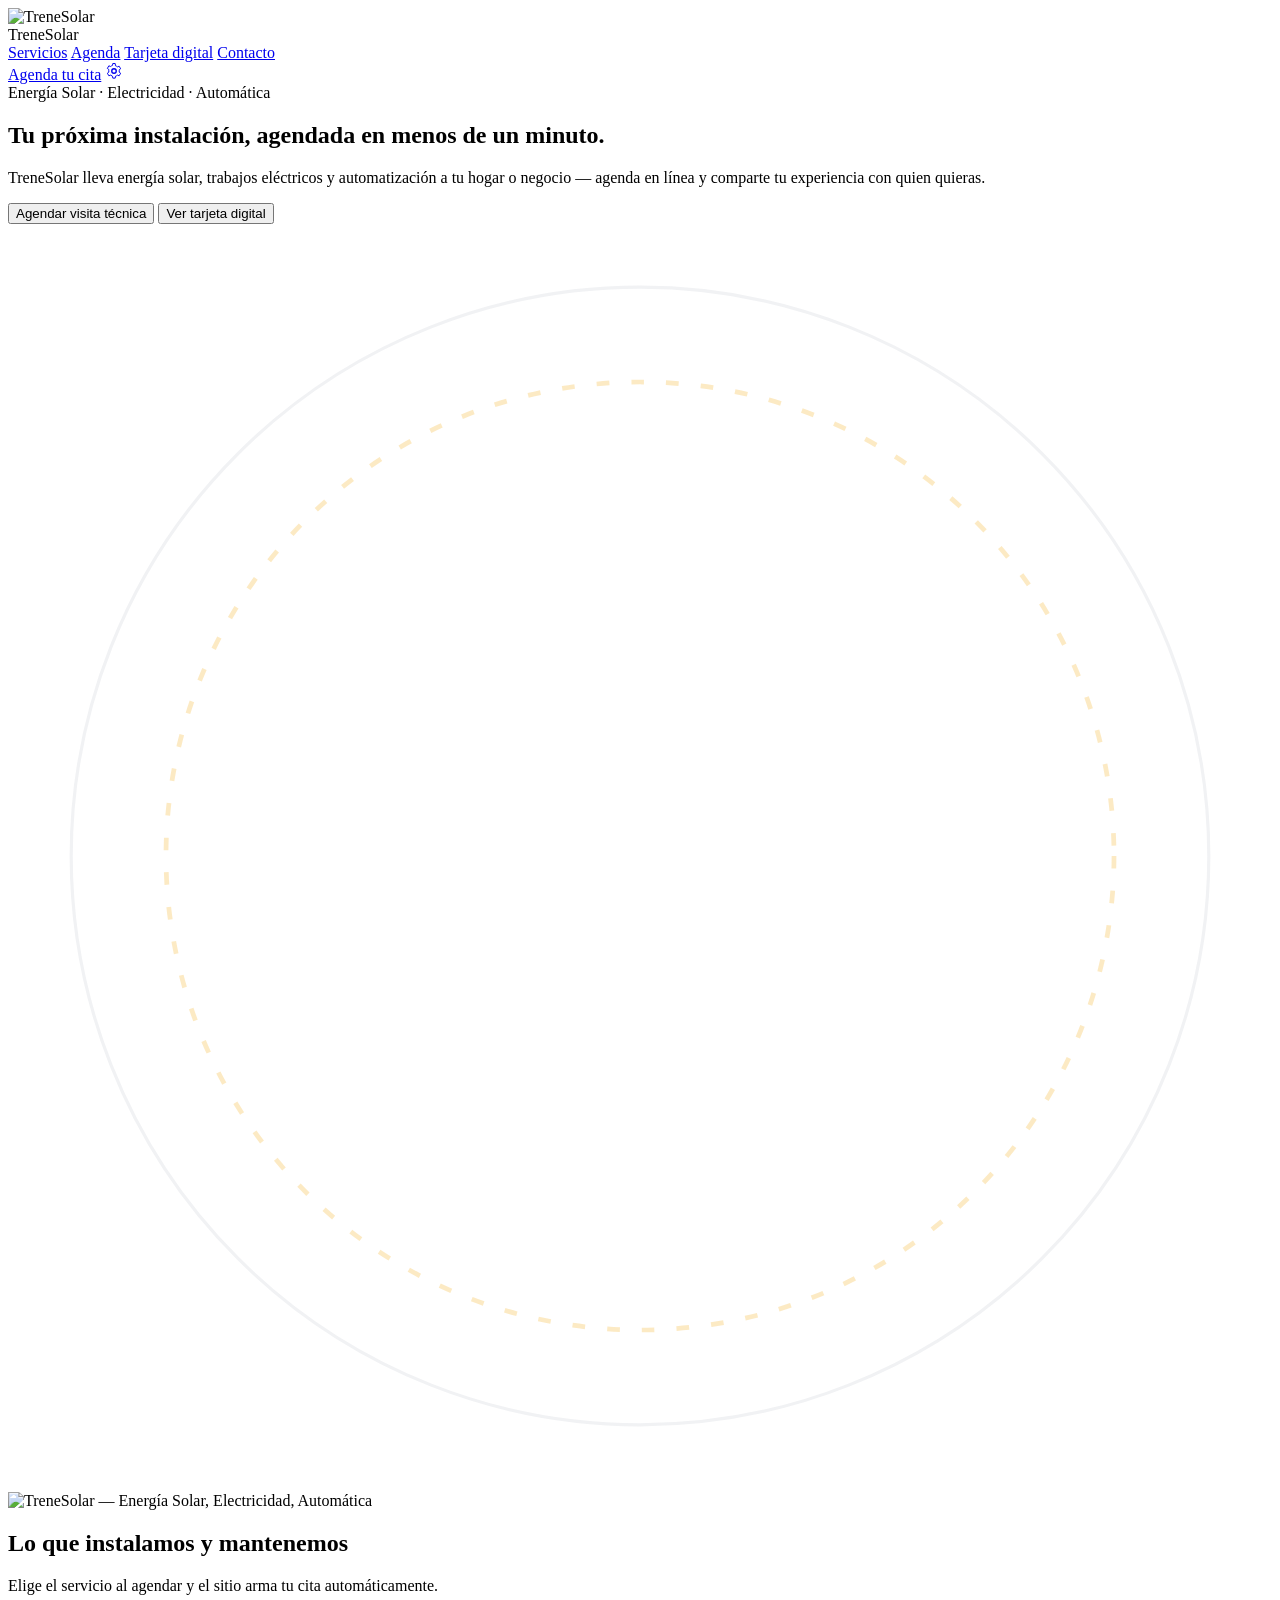
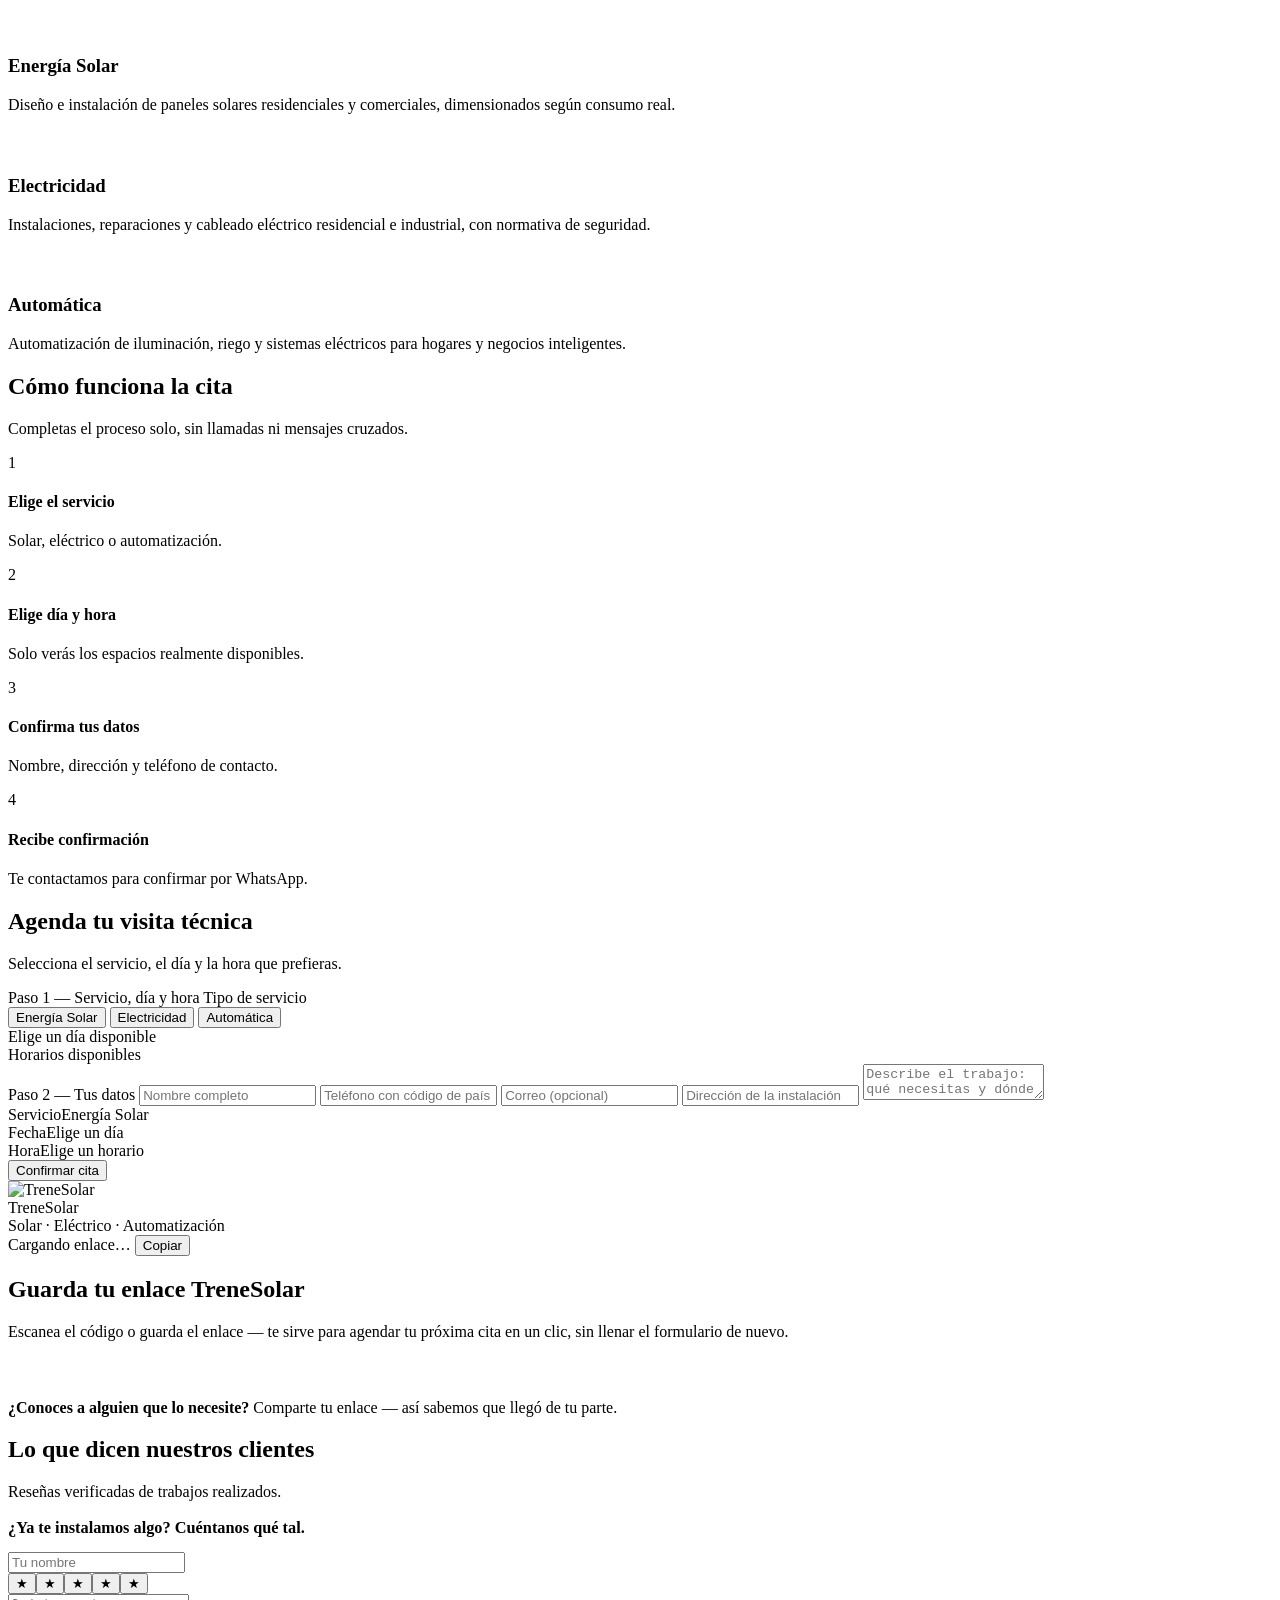
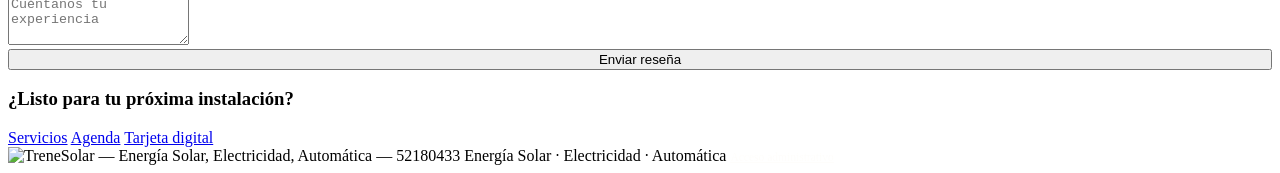
==== index.html @ 101014e6 "Add files via upload" ====
<!DOCTYPE html>
<html lang="es">
<head>
<meta charset="UTF-8">
<meta name="viewport" content="width=device-width, initial-scale=1.0">
<meta name="color-scheme" content="light">
<title>TreneSolar — Energía Solar, Electricidad y Automática</title>
<link rel="icon" href="img/logo-icon.png">
<link rel="preconnect" href="https://fonts.googleapis.com">
<link href="https://fonts.googleapis.com/css2?family=Space+Grotesk:wght@400;500;600;700&family=Inter:wght@400;500;600&display=swap" rel="stylesheet">
<link rel="stylesheet" href="css/styles.css?v=12">
</head>
<body>

<div class="bg-ambient"><span class="glow-gold"></span><span class="glow-navy"></span><span class="spark-sweep"></span></div>

<nav>
  <div class="nav-inner">
    <div class="brand">
      <img class="brand-mark" src="img/logo-icon.png" alt="TreneSolar">
      <div class="brand-name">Trene<span>Solar</span></div>
    </div>
    <div class="nav-links">
      <a href="#servicios">Servicios</a>
      <a href="#agenda">Agenda</a>
      <a href="#tarjeta">Tarjeta digital</a>
      <a href="#contacto">Contacto</a>
    </div>
    <a href="#agenda" class="nav-cta">Agenda tu cita</a>
    <a href="admin.html" class="nav-admin" title="Acceso administrativo" aria-label="Acceso administrativo">
      <svg width="18" height="18" viewBox="0 0 24 24" fill="none"><circle cx="12" cy="12" r="3" stroke="currentColor" stroke-width="1.8"/><path d="M19 12a7 7 0 0 0-.15-1.45l2-1.5-2-3.46-2.36.9a7 7 0 0 0-2.5-1.45L13.6 2h-3.2l-.4 2.54a7 7 0 0 0-2.5 1.45l-2.36-.9-2 3.46 2 1.5A7 7 0 0 0 5 12c0 .5.05 1 .15 1.45l-2 1.5 2 3.46 2.36-.9c.73.63 1.58 1.13 2.5 1.45l.4 2.54h3.2l.4-2.54a7 7 0 0 0 2.5-1.45l2.36.9 2-3.46-2-1.5c.1-.45.13-.95.13-1.45Z" stroke="currentColor" stroke-width="1.3"/></svg>
    </a>
  </div>
</nav>

<section class="hero">
  <div class="wrap hero-grid">
    <div>
      <div class="eyebrow">Energía Solar · Electricidad · Automática</div>
      <h1>Tu próxima instalación, agendada en menos de un minuto.</h1>
      <p>TreneSolar lleva energía solar, trabajos eléctricos y automatización a tu hogar o negocio — agenda en línea y comparte tu experiencia con quien quieras.</p>
      <div class="btn-row">
        <button class="btn btn-primary" onclick="document.getElementById('agenda').scrollIntoView({behavior:'smooth'})">Agendar visita técnica</button>
        <button class="btn btn-ghost" onclick="document.getElementById('tarjeta').scrollIntoView({behavior:'smooth'})">Ver tarjeta digital</button>
      </div>
      <div class="trust-line" id="trustLine" style="display:none;"></div>
    </div>
    <div class="hero-mark-wrap">
      <svg class="hero-rings" viewBox="0 0 400 400">
        <circle cx="200" cy="200" r="180" fill="none" stroke="rgba(22,34,79,0.06)" stroke-width="1"/>
        <circle cx="200" cy="200" r="150" fill="none" stroke="rgba(244,185,62,0.3)" stroke-width="1.5" stroke-dasharray="4 7"/>
      </svg>
      <img class="hero-logo" src="img/logo-icon.png" alt="TreneSolar — Energía Solar, Electricidad, Automática">
    </div>
  </div>
</section>

<section id="servicios">
  <div class="wrap">
    <div class="services-head">
      <h2>Lo que instalamos y mantenemos</h2>
      <p>Elige el servicio al agendar y el sitio arma tu cita automáticamente.</p>
    </div>
    <div class="service-grid">
      <div class="service-card">
        <div class="service-icon"><svg width="22" height="22" viewBox="0 0 24 24" fill="none"><path d="M12 3v3M12 18v3M4.2 4.2l2.1 2.1M17.7 17.7l2.1 2.1M3 12h3M18 12h3M4.2 19.8l2.1-2.1M17.7 6.3l2.1-2.1" stroke="var(--gold)" stroke-width="1.8" stroke-linecap="round"/><circle cx="12" cy="12" r="4" fill="var(--gold)"/></svg></div>
        <h3>Energía Solar</h3>
        <p>Diseño e instalación de paneles solares residenciales y comerciales, dimensionados según consumo real.</p>
      </div>
      <div class="service-card">
        <div class="service-icon"><svg width="22" height="22" viewBox="0 0 24 24" fill="none"><path d="M13 2 4 14h6l-1 8 9-12h-6l1-8Z" fill="var(--gold)"/></svg></div>
        <h3>Electricidad</h3>
        <p>Instalaciones, reparaciones y cableado eléctrico residencial e industrial, con normativa de seguridad.</p>
      </div>
      <div class="service-card">
        <div class="service-icon"><svg width="22" height="22" viewBox="0 0 24 24" fill="none"><circle cx="12" cy="12" r="3" stroke="var(--gold)" stroke-width="1.8"/><path d="M19 12a7 7 0 0 0-.15-1.45l2-1.5-2-3.46-2.36.9a7 7 0 0 0-2.5-1.45L13.6 2h-3.2l-.4 2.54a7 7 0 0 0-2.5 1.45l-2.36-.9-2 3.46 2 1.5A7 7 0 0 0 5 12c0 .5.05 1 .15 1.45l-2 1.5 2 3.46 2.36-.9c.73.63 1.58 1.13 2.5 1.45l.4 2.54h3.2l.4-2.54a7 7 0 0 0 2.5-1.45l2.36.9 2-3.46-2-1.5c.1-.45.13-.95.13-1.45Z" stroke="var(--gold)" stroke-width="1.4"/></svg></div>
        <h3>Automática</h3>
        <p>Automatización de iluminación, riego y sistemas eléctricos para hogares y negocios inteligentes.</p>
      </div>
    </div>
  </div>
</section>

<section class="how">
  <div class="wrap">
    <div class="services-head">
      <h2>Cómo funciona la cita</h2>
      <p>Completas el proceso solo, sin llamadas ni mensajes cruzados.</p>
    </div>
    <div class="steps">
      <div class="step"><div class="step-num">1</div><h4>Elige el servicio</h4><p>Solar, eléctrico o automatización.</p></div>
      <div class="step"><div class="step-num">2</div><h4>Elige día y hora</h4><p>Solo verás los espacios realmente disponibles.</p></div>
      <div class="step"><div class="step-num">3</div><h4>Confirma tus datos</h4><p>Nombre, dirección y teléfono de contacto.</p></div>
      <div class="step"><div class="step-num">4</div><h4>Recibe confirmación</h4><p>Te contactamos para confirmar por WhatsApp.</p></div>
    </div>
  </div>
</section>

<section id="agenda">
  <div class="wrap">
    <div class="services-head">
      <h2>Agenda tu visita técnica</h2>
      <p>Selecciona el servicio, el día y la hora que prefieras.</p>
    </div>
    <div class="booking-panel">
      <div>
        <span class="booking-step">Paso 1 — Servicio, día y hora</span>
        <span class="field-label">Tipo de servicio</span>
        <div class="service-pills" id="servicePills">
          <button class="pill active" data-service="solar">Energía Solar</button>
          <button class="pill" data-service="electricidad">Electricidad</button>
          <button class="pill" data-service="automatica">Automática</button>
        </div>
        <span class="field-label">Elige un día disponible</span>
        <div class="calendar-month" id="calendarMonthLabel"></div>
        <div class="day-grid" id="dayGrid"></div>
        <span class="field-label">Horarios disponibles</span>
        <div class="slot-grid" id="slotGrid"></div>
      </div>
      <div>
        <span class="booking-step">Paso 2 — Tus datos</span>
        <input class="input" id="clientName" name="name" autocomplete="name" placeholder="Nombre completo" required>
        <input class="input" id="clientPhone" name="phone" type="tel" autocomplete="tel" inputmode="tel" placeholder="Teléfono con código de país (ej: +53 5354 1234)" required>
        <input class="input" id="clientEmail" name="email" type="email" autocomplete="email" placeholder="Correo (opcional)">
        <input class="input" id="clientAddress" name="address" autocomplete="street-address" placeholder="Dirección de la instalación" required>
        <textarea class="input" id="clientNotes" placeholder="Describe el trabajo: qué necesitas y dónde (opcional)" rows="2"></textarea>

        <div class="booking-summary">
          <div class="summary-line"><span class="summary-label">Servicio</span><span class="summary-value" id="sumService">Energía Solar</span></div>
          <div class="summary-line"><span class="summary-label">Fecha</span><span class="summary-value" id="sumDate">Elige un día</span></div>
          <div class="summary-line"><span class="summary-label">Hora</span><span class="summary-value" id="sumSlot">Elige un horario</span></div>
        </div>
        <button class="btn btn-primary confirm-btn" id="confirmBtn">Confirmar cita</button>
        <div class="form-msg" id="bookingMsg"></div>
      </div>
    </div>
  </div>
</section>

<section id="tarjeta" class="card-section">
  <div class="wrap card-grid">
    <div class="vcard">
      <div class="vcard-top">
        <img src="img/logo-icon.png" alt="TreneSolar" style="width:34px; height:34px; object-fit:contain;">
        <div>
          <div class="vcard-name">TreneSolar</div>
          <div class="vcard-role">Solar · Eléctrico · Automatización</div>
        </div>
      </div>
      <div class="qr-box" id="qrBox"></div>
      <div class="vcard-link">
        <span id="cardUrl">Cargando enlace…</span>
        <button class="copy-btn" id="copyBtn">Copiar</button>
      </div>
    </div>
    <div class="card-copy">
      <h2>Guarda tu enlace TreneSolar</h2>
      <p>Escanea el código o guarda el enlace — te sirve para agendar tu próxima cita en un clic, sin llenar el formulario de nuevo.</p>
      <div class="referral-note">
        <svg width="20" height="20" viewBox="0 0 24 24" fill="none" style="flex-shrink:0; margin-top:2px;"><path d="M12 2 4 14h6l-1 8 9-12h-6l1-8Z" fill="var(--gold-deep)"/></svg>
        <p><strong>¿Conoces a alguien que lo necesite?</strong> Comparte tu enlace — así sabemos que llegó de tu parte.</p>
      </div>
    </div>
  </div>
</section>

<section id="resenas">
  <div class="wrap">
    <div class="services-head">
      <h2>Lo que dicen nuestros clientes</h2>
      <p>Reseñas verificadas de trabajos realizados.</p>
    </div>
    <div class="testi-grid" id="reviewsGrid"></div>

    <div class="review-form">
      <h3 style="margin-bottom:14px; font-size:1.02rem;">¿Ya te instalamos algo? Cuéntanos qué tal.</h3>
      <input class="input" id="reviewName" name="name" autocomplete="name" placeholder="Tu nombre">
      <div class="star-picker" id="starPicker">
        <button data-star="1">★</button><button data-star="2">★</button><button data-star="3">★</button><button data-star="4">★</button><button data-star="5">★</button>
      </div>
      <textarea class="input" id="reviewComment" placeholder="Cuéntanos tu experiencia" rows="3"></textarea>
      <button class="btn btn-primary" id="submitReviewBtn" style="width:100%; justify-content:center;">Enviar reseña</button>
      <div class="form-msg" id="reviewMsg"></div>
    </div>
  </div>
</section>

<footer id="contacto">
  <div class="wrap">
    <div class="footer-inner">
      <div class="foot-cta"><h3>¿Listo para tu próxima instalación?</h3></div>
      <div class="foot-links">
        <a href="#servicios">Servicios</a>
        <a href="#agenda">Agenda</a>
        <a href="#tarjeta">Tarjeta digital</a>
      </div>
    </div>
    <div class="foot-bottom">
      <img class="foot-logo" src="img/logo-full.png" alt="TreneSolar — Energía Solar, Electricidad, Automática — 52180433">
      <span>Energía Solar · Electricidad · Automática</span>
      <a href="admin.html" style="font-size:0.72rem; color:rgba(251,249,244,0.35);">Acceso administrativo</a>
    </div>
  </div>
</footer>

<script type="module" src="js/site.js?v=12"></script>
</body>
</html>
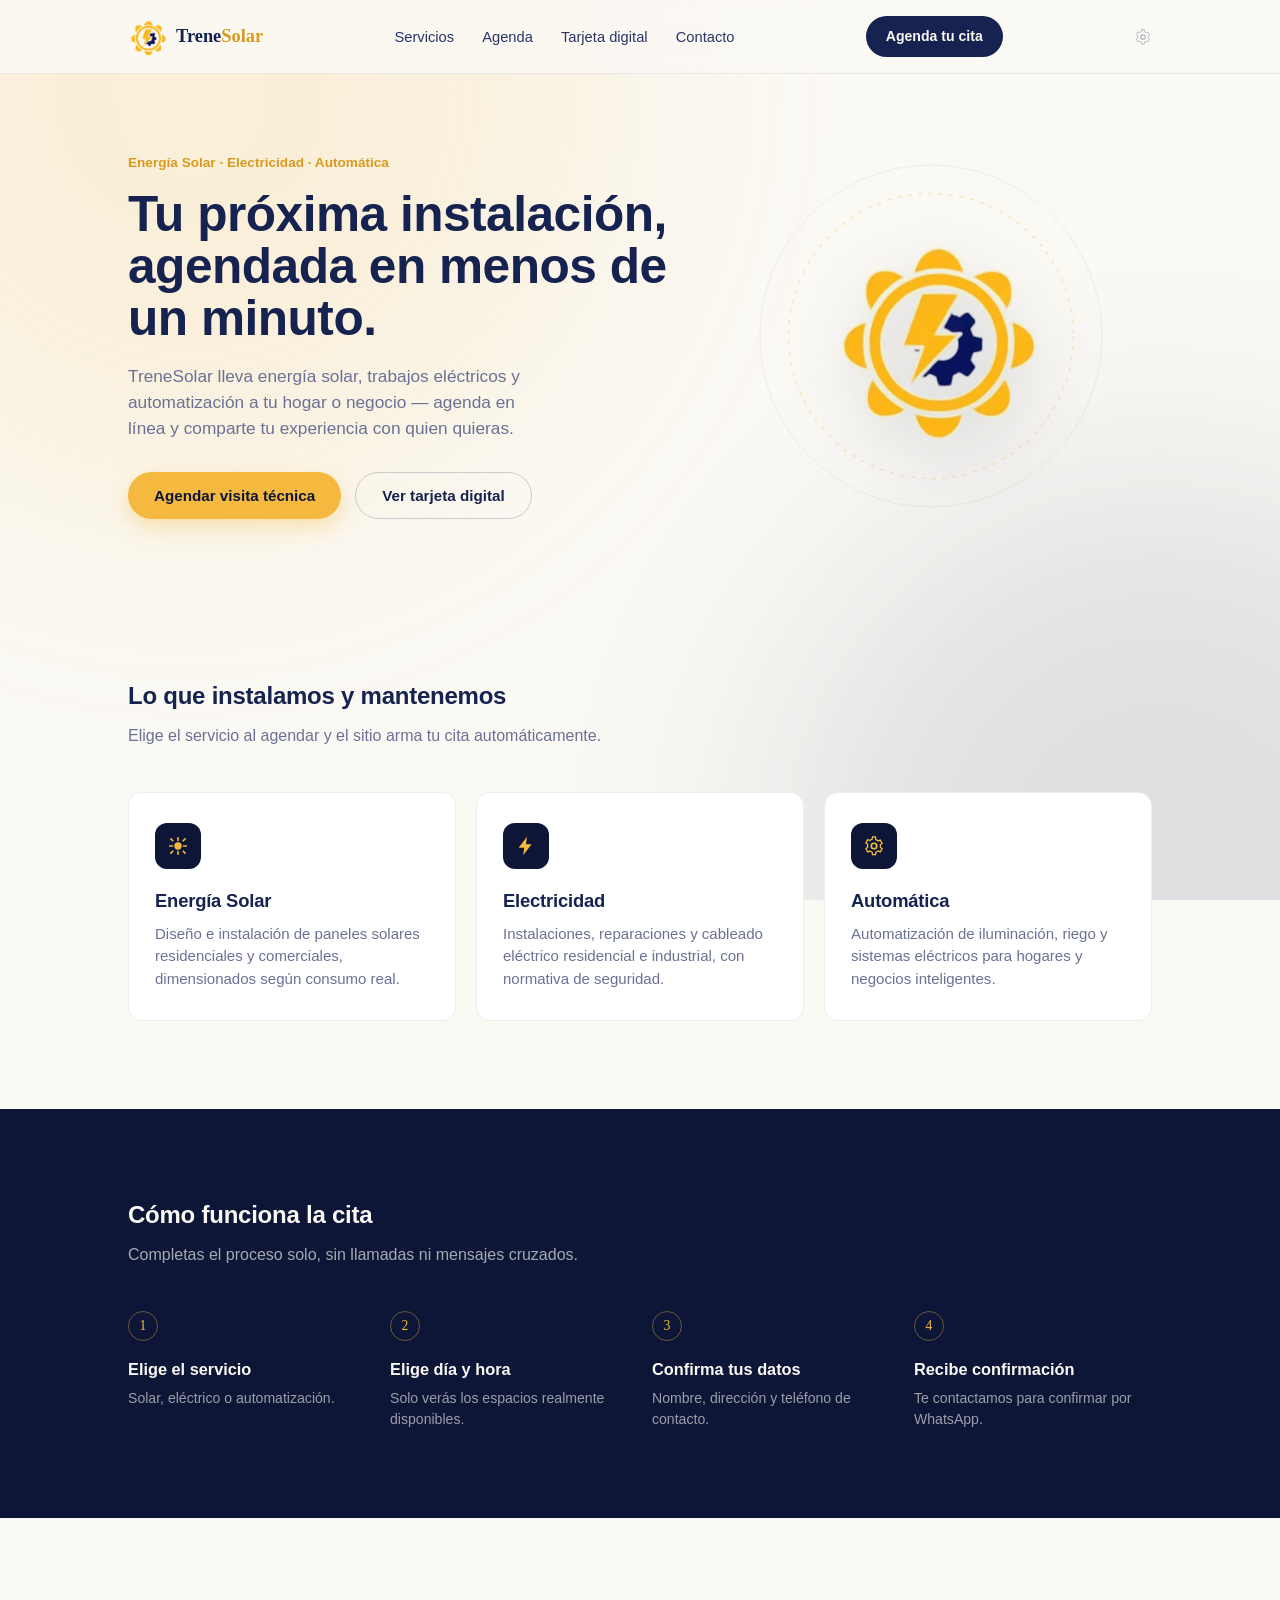
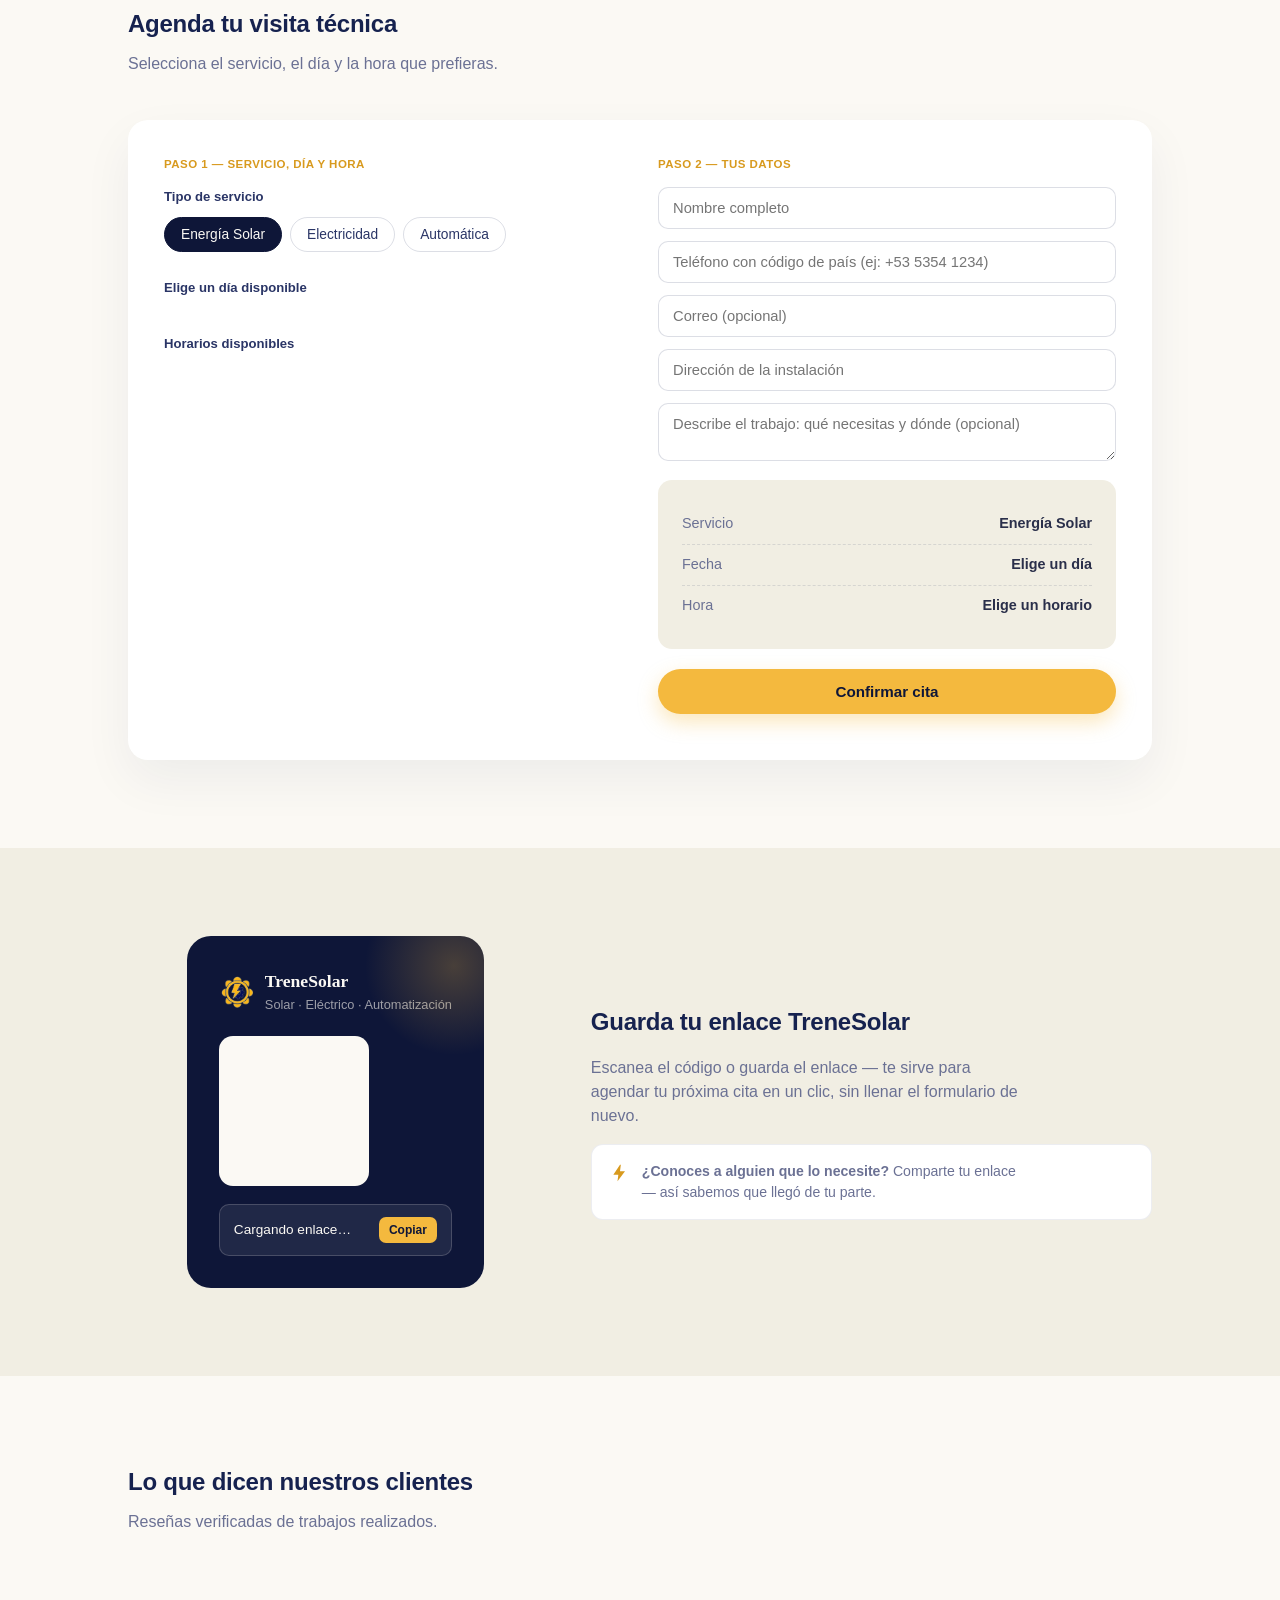
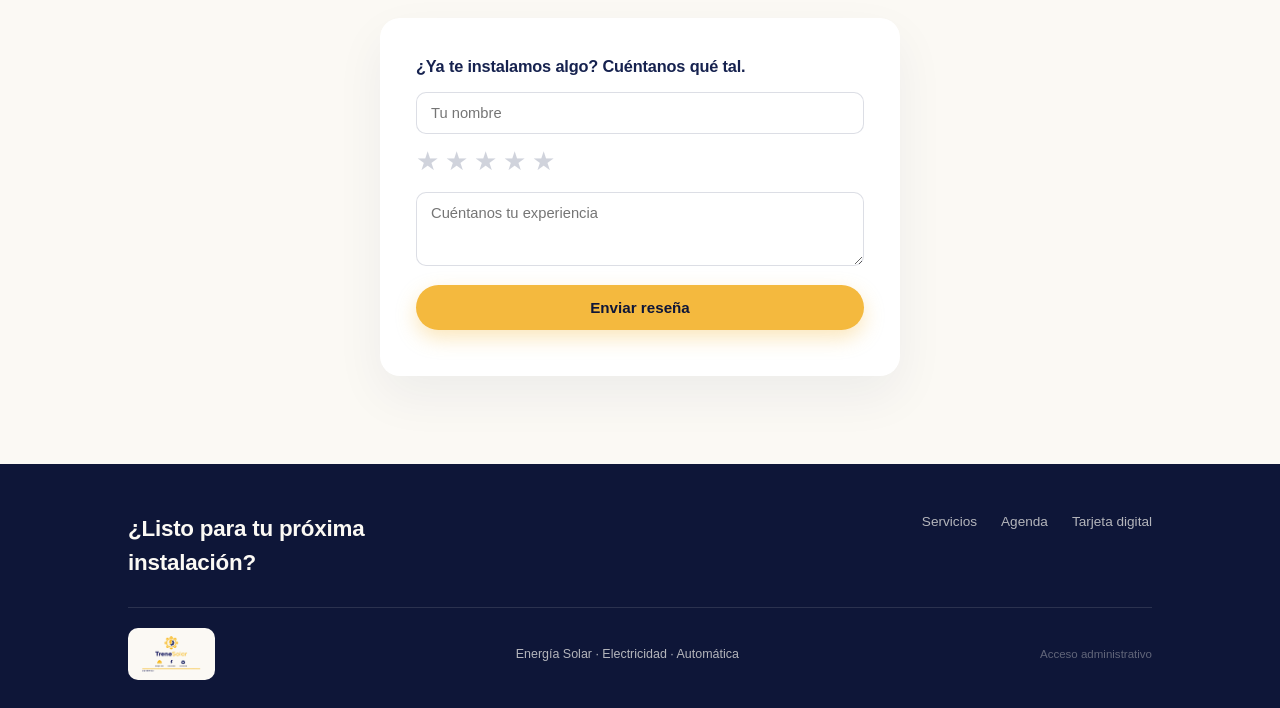
==== commit 6fe72097: "Add files via upload" ====
--- a/index.html
+++ b/index.html
@@ -8,11 +8,11 @@
 <link rel="icon" href="img/logo-icon.png">
 <link rel="preconnect" href="https://fonts.googleapis.com">
 <link href="https://fonts.googleapis.com/css2?family=Space+Grotesk:wght@400;500;600;700&family=Inter:wght@400;500;600&display=swap" rel="stylesheet">
-<link rel="stylesheet" href="css/styles.css?v=12">
+<link rel="stylesheet" href="css/styles.css?v=15">
 </head>
 <body>
 
-<div class="bg-ambient"><span class="glow-gold"></span><span class="glow-navy"></span><span class="spark-sweep"></span></div>
+<div class="bg-ambient"><span class="glow-gold"></span><span class="glow-navy"></span><span class="glow-spark"></span></div>
 
 <nav>
   <div class="nav-inner">
@@ -203,6 +203,6 @@
   </div>
 </footer>
 
-<script type="module" src="js/site.js?v=12"></script>
+<script type="module" src="js/site.js?v=15"></script>
 </body>
 </html>
--- a/css/styles.css
+++ b/css/styles.css
@@ -0,0 +1,240 @@
+:root{
+  --navy: #16224F;
+  --navy-deep: #0E1638;
+  --navy-soft: #2A3566;
+  --gold: #F4B93E;
+  --gold-deep: #D89A1E;
+  --paper: #FBF9F4;
+  --paper-dim: #F1EEE3;
+  --text: #2A2F4A;
+  --text-muted: #6B7194;
+  --danger: #C4453A;
+  --success: #2E8B57;
+  --radius: 14px;
+}
+*{box-sizing:border-box; margin:0; padding:0;}
+html{ scroll-behavior:smooth; background:var(--paper); color-scheme:light; }
+body{
+  color: var(--text);
+  font-family:'Inter', sans-serif;
+  line-height:1.5;
+  overflow-x:hidden;
+  position:relative;
+}
+h1,h2,h3,.display{ font-family:'Space Grotesk', sans-serif; color:var(--navy); letter-spacing:-0.01em; }
+a{ color:inherit; text-decoration:none; }
+.wrap{ max-width:1080px; margin:0 auto; padding:0 28px; }
+section{ padding:88px 0; }
+@media (max-width:720px){ section{padding:56px 0;} .wrap{padding:0 20px;} }
+@media (max-width:420px){ .wrap{padding:0 16px;} }
+
+/* Fondo ambiental animado, sutil */
+.bg-ambient{ position:fixed; inset:0; z-index:-1; overflow:hidden; pointer-events:none; }
+.bg-ambient span{ position:absolute; border-radius:50%; filter:blur(130px); }
+.bg-ambient .glow-gold{ width:820px; height:820px; top:-320px; left:-220px; background:var(--gold); opacity:0.14; animation:driftA 42s ease-in-out infinite alternate; }
+.bg-ambient .glow-navy{ width:760px; height:760px; bottom:-340px; right:-260px; background:var(--navy-soft); opacity:0.13; animation:driftB 48s ease-in-out infinite alternate; }
+@keyframes driftA{ 0%{transform:translate(0,0) scale(1);} 100%{transform:translate(90px,70px) scale(1.06);} }
+@keyframes driftB{ 0%{transform:translate(0,0) scale(1);} 100%{transform:translate(-80px,-50px) scale(1.05);} }
+
+/* Barrido eléctrico de fondo — una sola atmósfera sutil detrás de todo el sitio */
+@property --spark-angle{ syntax:'<angle>'; inherits:false; initial-value:0deg; }
+.bg-ambient .spark-sweep{
+  position:absolute; top:50%; left:50%; width:220vmax; height:220vmax;
+  transform:translate(-50%,-50%);
+  background:conic-gradient(from var(--spark-angle),
+    transparent 0deg,
+    transparent 150deg,
+    rgba(79,195,247,0.10) 178deg,
+    rgba(228,247,255,0.16) 182deg,
+    rgba(79,195,247,0.10) 186deg,
+    transparent 210deg,
+    transparent 360deg);
+  animation:spark-spin 26s linear infinite;
+  filter:blur(2px);
+}
+@keyframes spark-spin{ to{ --spark-angle:360deg; } }
+@media (prefers-reduced-motion:reduce){ .bg-ambient .spark-sweep{ animation:none; } }
+@media (prefers-reduced-motion:reduce){ .bg-ambient .glow-gold,.bg-ambient .glow-navy{animation:none;} }
+
+/* NAV */
+nav{ position:sticky; top:0; z-index:50; background:rgba(251,249,244,0.88); backdrop-filter:blur(10px); border-bottom:1px solid rgba(22,34,79,0.08); }
+.nav-inner{ max-width:1080px; margin:0 auto; padding:16px 28px; display:flex; align-items:center; justify-content:space-between; gap:14px; }
+.nav-admin{ color:rgba(22,34,79,0.28); display:flex; align-items:center; flex-shrink:0; transition:color .15s ease; }
+.nav-admin:hover{ color:var(--navy); }
+.brand{ display:flex; align-items:center; gap:10px; }
+.brand-mark{ width:38px; height:38px; flex-shrink:0; object-fit:contain; }
+.brand-name{ font-family:'Space Grotesk'; font-weight:700; font-size:1.15rem; color:var(--navy); }
+.brand-name span{ color:var(--gold-deep); }
+.nav-links{ display:flex; gap:28px; font-size:0.92rem; font-weight:500; color:var(--navy-soft); }
+.nav-links a:hover{ color:var(--gold-deep); }
+.nav-cta{ background:var(--navy); color:var(--paper); padding:10px 20px; border-radius:999px; font-size:0.88rem; font-weight:600; white-space:nowrap; }
+@media (max-width:780px){ .nav-links{display:none;} }
+@media (max-width:380px){
+  .nav-inner{ padding:14px 16px; }
+  .brand-name{ font-size:1rem; }
+  .nav-cta{ padding:8px 14px; font-size:0.8rem; }
+}
+
+/* HERO */
+.hero{ padding-top:72px; padding-bottom:64px; position:relative; }
+.hero-grid{ display:grid; grid-template-columns:1.1fr 0.9fr; gap:40px; align-items:center; }
+@media (max-width:860px){ .hero-grid{grid-template-columns:1fr;} }
+.eyebrow{ font-size:0.85rem; color:var(--gold-deep); font-weight:600; margin-bottom:14px; }
+.hero h1{ font-size:3.1rem; line-height:1.05; margin-bottom:20px; }
+@media (max-width:520px){ .hero h1{font-size:2.2rem;} }
+@media (max-width:380px){ .hero h1{font-size:1.85rem;} .hero p{font-size:0.98rem;} }
+.hero p{ font-size:1.08rem; color:var(--text-muted); max-width:44ch; margin-bottom:30px; }
+.btn-row{ display:flex; gap:14px; flex-wrap:wrap; }
+.btn{ padding:14px 26px; border-radius:999px; font-weight:600; font-size:0.95rem; display:inline-flex; align-items:center; gap:8px; border:none; cursor:pointer; transition:transform .15s ease, box-shadow .15s ease; }
+.btn:active{ transform:scale(0.97); }
+.btn:disabled{ opacity:0.5; cursor:not-allowed; }
+.btn-primary{ background:var(--gold); color:var(--navy-deep); box-shadow:0 8px 20px rgba(244,185,62,0.35); }
+.btn-primary:hover{ box-shadow:0 10px 24px rgba(244,185,62,0.5); }
+.btn-ghost{ background:transparent; color:var(--navy); border:1.5px solid rgba(22,34,79,0.2); }
+.btn-ghost:hover{ border-color:var(--navy); }
+.trust-line{ margin-top:18px; font-size:0.86rem; color:var(--navy-soft); display:flex; align-items:center; gap:6px; }
+.trust-line .stars{ color:var(--gold-deep); letter-spacing:1px; }
+.btn-danger{ background:transparent; color:var(--danger); border:1.5px solid rgba(196,69,58,0.35); }
+
+.hero-mark-wrap{ position:relative; width:100%; max-width:380px; margin:0 auto; aspect-ratio:1; }
+.hero-rings{ position:absolute; inset:0; width:100%; height:100%; }
+.hero-logo{ position:absolute; top:50%; left:50%; transform:translate(-50%,-50%); width:56%; height:auto; filter:drop-shadow(0 18px 30px rgba(22,34,79,0.14)); }
+
+/* SERVICES */
+.services-head{ max-width:56ch; margin-bottom:44px; }
+.services-head p{ color:var(--text-muted); margin-top:10px; }
+.service-grid{ display:grid; grid-template-columns:repeat(3,1fr); gap:20px; }
+@media (max-width:780px){ .service-grid{grid-template-columns:1fr;} }
+.service-card{ background:#fff; border-radius:var(--radius); padding:30px 26px; border:1px solid rgba(22,34,79,0.08); }
+.service-icon{ width:46px; height:46px; border-radius:12px; background:var(--navy-deep); display:flex; align-items:center; justify-content:center; margin-bottom:18px; }
+.service-card h3{ font-size:1.15rem; margin-bottom:8px; }
+.service-card p{ color:var(--text-muted); font-size:0.94rem; }
+
+/* HOW IT WORKS */
+.how{ background:var(--navy-deep); color:var(--paper); }
+.how h2{ color:var(--paper); }
+.how .services-head p{ color:rgba(251,249,244,0.65); }
+.steps{ display:grid; grid-template-columns:repeat(4,1fr); gap:24px; margin-top:40px; }
+@media (max-width:860px){ .steps{grid-template-columns:1fr 1fr;} }
+@media (max-width:520px){ .steps{grid-template-columns:1fr;} }
+.step-num{ font-family:'Space Grotesk'; font-size:0.85rem; color:var(--gold); border:1px solid rgba(244,185,62,0.4); width:30px; height:30px; border-radius:50%; display:flex; align-items:center; justify-content:center; margin-bottom:16px; }
+.step h4{ font-size:1.02rem; margin-bottom:6px; color:var(--paper); }
+.step p{ font-size:0.88rem; color:rgba(251,249,244,0.6); }
+
+/* BOOKING */
+.booking-panel, .review-form{
+  background:#fff; border-radius:20px; padding:36px;
+  box-shadow:0 20px 50px rgba(22,34,79,0.06);
+}
+.booking-panel{ display:grid; grid-template-columns:1fr 1fr; gap:36px; }
+@media (max-width:780px){ .booking-panel{grid-template-columns:1fr; padding:24px;} }
+@media (max-width:420px){ .booking-panel{padding:16px;} }
+
+.field-label{ font-size:0.82rem; font-weight:600; color:var(--navy-soft); margin-bottom:10px; display:block; }
+.booking-step{ font-size:0.72rem; font-weight:700; letter-spacing:0.04em; text-transform:uppercase; color:var(--gold-deep); margin-bottom:14px; display:block; }
+.service-pills{ display:flex; gap:8px; flex-wrap:wrap; margin-bottom:26px; }
+.pill{ padding:9px 16px; border-radius:999px; font-size:0.86rem; font-weight:500; border:1.5px solid rgba(22,34,79,0.15); cursor:pointer; background:transparent; color:var(--navy-soft); transition:all .15s ease; }
+.pill.active{ background:var(--navy-deep); color:var(--paper); border-color:var(--navy-deep); }
+.day-grid{ display:grid; grid-template-columns:repeat(7,1fr); gap:6px; margin-bottom:26px; }
+.calendar-month{ font-size:0.8rem; font-weight:700; color:var(--navy); margin-bottom:10px; text-transform:capitalize; }
+.day{ aspect-ratio:1; border-radius:10px; border:1.5px solid rgba(22,34,79,0.1); display:flex; flex-direction:column; align-items:center; justify-content:center; font-size:0.85rem; cursor:pointer; background:transparent; color:var(--text); line-height:1.1; }
+.day-month{ font-size:0.55rem; font-weight:700; text-transform:uppercase; opacity:0.65; margin-top:1px; }
+.day.disabled{ opacity:0.25; pointer-events:none; }
+.day.active{ background:var(--gold); border-color:var(--gold); color:var(--navy-deep); font-weight:700; }
+@media (max-width:420px){
+  .day-grid{ gap:4px; }
+  .day{ font-size:0.74rem; border-radius:8px; }
+  .pill{ padding:7px 12px; font-size:0.8rem; }
+}
+.slot-grid{ display:grid; grid-template-columns:repeat(3,1fr); gap:8px; }
+.slot{ padding:10px 6px; border-radius:9px; border:1.5px solid rgba(22,34,79,0.12); font-size:0.84rem; text-align:center; cursor:pointer; background:transparent; color:var(--text); }
+.slot.active{ background:var(--navy-deep); border-color:var(--navy-deep); color:var(--paper); }
+.slot.taken{ opacity:0.3; pointer-events:none; text-decoration:line-through; }
+.booking-summary{ background:var(--paper-dim); border-radius:14px; padding:24px; }
+.summary-line{ display:flex; justify-content:space-between; font-size:0.9rem; padding:9px 0; border-bottom:1px dashed rgba(22,34,79,0.12); }
+.summary-line:last-of-type{ border-bottom:none; }
+.summary-label{ color:var(--text-muted); }
+.summary-value{ font-weight:600; }
+.confirm-btn{ width:100%; margin-top:20px; justify-content:center; }
+.input{ width:100%; padding:12px 14px; border-radius:10px; border:1.5px solid rgba(22,34,79,0.15); font-size:0.92rem; font-family:inherit; margin-bottom:12px; background:#fff; color:var(--text); }
+.input:focus{ outline:none; border-color:var(--gold-deep); }
+.form-msg{ font-size:0.85rem; margin-top:10px; text-align:center; }
+.form-msg.ok{ color:var(--success); }
+.form-msg.err{ color:var(--danger); }
+
+/* DIGITAL CARD */
+.card-section{ background:var(--paper-dim); }
+.card-grid{ display:grid; grid-template-columns:0.85fr 1.15fr; gap:48px; align-items:center; }
+@media (max-width:860px){ .card-grid{grid-template-columns:1fr;} }
+.vcard{ background:var(--navy-deep); border-radius:24px; padding:32px; color:var(--paper); max-width:360px; margin:0 auto; position:relative; overflow:hidden; }
+.vcard::before{ content:''; position:absolute; top:-60px; right:-60px; width:180px; height:180px; background:radial-gradient(circle, rgba(244,185,62,0.25), transparent 70%); }
+.vcard-top{ display:flex; align-items:center; gap:12px; margin-bottom:22px; }
+.vcard-name{ font-family:'Space Grotesk'; font-weight:700; font-size:1.1rem; }
+.vcard-role{ font-size:0.8rem; color:rgba(251,249,244,0.6); }
+.qr-box{ background:var(--paper); border-radius:14px; padding:16px; width:150px; height:150px; margin:18px 0; display:flex; align-items:center; justify-content:center; }
+.vcard-link{ font-size:0.85rem; background:rgba(251,249,244,0.08); border:1px solid rgba(251,249,244,0.18); border-radius:10px; padding:12px 14px; display:flex; justify-content:space-between; align-items:center; gap:8px; }
+.copy-btn{ background:var(--gold); color:var(--navy-deep); border:none; border-radius:7px; padding:6px 10px; font-size:0.75rem; font-weight:700; cursor:pointer; flex-shrink:0; }
+.card-copy h2{ margin-bottom:16px; }
+.card-copy p{ color:var(--text-muted); margin-bottom:16px; max-width:48ch; }
+.referral-note{ display:flex; gap:12px; align-items:flex-start; background:#fff; border-radius:12px; padding:16px 18px; border:1px solid rgba(22,34,79,0.08); margin-top:8px; }
+.referral-note p{ margin:0; font-size:0.88rem; }
+
+/* REVIEWS */
+.testi-grid{ display:grid; grid-template-columns:repeat(3,1fr); gap:20px; margin-top:36px; }
+@media (max-width:780px){ .testi-grid{grid-template-columns:1fr;} }
+.testi{ background:#fff; border-radius:var(--radius); padding:26px; border:1px solid rgba(22,34,79,0.08); }
+.testi .stars{ color:var(--gold-deep); font-size:0.9rem; margin-bottom:10px; letter-spacing:2px; }
+.testi p{ font-size:0.92rem; color:var(--text); margin-bottom:14px; }
+.testi-author{ font-size:0.82rem; color:var(--text-muted); font-weight:600; }
+.review-form{ max-width:520px; margin:40px auto 0; }
+.star-picker{ display:flex; gap:6px; margin-bottom:16px; }
+.star-picker button{ background:none; border:none; font-size:1.6rem; cursor:pointer; color:rgba(22,34,79,0.2); }
+.star-picker button.active{ color:var(--gold-deep); }
+
+footer{ background:var(--navy-deep); color:rgba(251,249,244,0.7); padding:48px 0 28px; }
+.footer-inner{ display:flex; justify-content:space-between; flex-wrap:wrap; gap:20px; margin-bottom:28px; }
+.foot-cta h3{ color:var(--paper); font-size:1.4rem; max-width:24ch; }
+.foot-links{ display:flex; gap:24px; font-size:0.85rem; }
+.foot-bottom{ border-top:1px solid rgba(251,249,244,0.12); padding-top:20px; font-size:0.78rem; display:flex; justify-content:space-between; flex-wrap:wrap; gap:10px; align-items:center; }
+.foot-logo{ height:52px; width:auto; background:var(--paper); border-radius:10px; padding:8px 14px; }
+
+/* ===================== ADMIN ===================== */
+.admin-body{ background:var(--paper-dim); min-height:100vh; }
+.admin-shell{ display:flex; min-height:100vh; }
+.admin-side{ width:230px; background:#fff; color:var(--text); padding:26px 18px; flex-shrink:0; border-right:1px solid rgba(22,34,79,0.08); }
+.admin-side .brand{ margin-bottom:18px; }
+.admin-side .brand-name{ color:var(--navy); }
+.admin-side .brand-name span{ color:var(--gold-deep); }
+.admin-nav a{ display:block; padding:10px 12px; border-radius:9px; font-size:0.92rem; color:var(--navy-soft); margin-bottom:4px; cursor:pointer; font-weight:600; }
+.admin-nav a.active{ background:var(--navy-deep); color:#fff; font-weight:700; }
+.admin-nav a:not(.active):hover{ background:var(--paper-dim); color:var(--navy); }
+.admin-nav #logoutBtn{ color:var(--text-muted); font-weight:500; }
+.admin-nav #logoutBtn:hover{ background:rgba(196,69,58,0.1); color:var(--danger); }
+.admin-back{ display:flex; align-items:center; gap:6px; color:var(--text-muted); font-size:0.82rem; margin-bottom:22px; font-weight:500; }
+.admin-back:hover{ color:var(--navy); }
+.admin-main{ flex:1; padding:34px 40px; overflow-x:auto; }
+@media (max-width:780px){ .admin-shell{flex-direction:column;} .admin-side{width:100%;} .admin-main{padding:22px;} }
+
+.login-wrap{ min-height:100vh; display:flex; align-items:center; justify-content:center; }
+.login-card{ background:#fff; border-radius:18px; padding:40px; width:100%; max-width:360px; border:1px solid rgba(22,34,79,0.08); box-shadow:0 20px 50px rgba(22,34,79,0.08); }
+.login-card .brand{ justify-content:center; margin-bottom:24px; }
+
+.stat-grid{ display:grid; grid-template-columns:repeat(4,1fr); gap:16px; margin-bottom:34px; }
+@media (max-width:900px){ .stat-grid{grid-template-columns:1fr 1fr;} }
+.stat-card{ background:#fff; border-radius:14px; padding:22px; border:1px solid rgba(22,34,79,0.08); }
+.stat-card .num{ font-family:'Space Grotesk'; font-size:2rem; font-weight:700; color:var(--navy); }
+.stat-card .label{ font-size:0.82rem; color:var(--text-muted); margin-top:4px; }
+
+.panel{ background:#fff; border-radius:16px; border:1px solid rgba(22,34,79,0.08); padding:26px; margin-bottom:24px; }
+.panel h3{ margin-bottom:16px; font-size:1.05rem; }
+table{ width:100%; border-collapse:collapse; font-size:0.88rem; }
+th{ text-align:left; color:var(--text-muted); font-weight:600; padding:10px 8px; border-bottom:1px solid rgba(22,34,79,0.1); font-size:0.78rem; text-transform:none; }
+td{ padding:10px 8px; border-bottom:1px solid rgba(22,34,79,0.06); vertical-align:top; }
+.badge{ padding:4px 10px; border-radius:999px; font-size:0.75rem; font-weight:600; display:inline-block; }
+.badge-pendiente{ background:rgba(244,185,62,0.18); color:var(--gold-deep); }
+.badge-confirmada{ background:rgba(46,139,87,0.14); color:var(--success); }
+.badge-completada{ background:rgba(22,34,79,0.1); color:var(--navy); }
+.badge-cancelada{ background:rgba(196,69,58,0.12); color:var(--danger); }
+.row-actions{ display:flex; gap:6px; flex-wrap:wrap; }
+.row-actions button{ font-size:0.76rem; padding:5px 10px; border-radius:7px; border:1px solid rgba(22,34,79,0.15); background:transparent; cursor:pointer; }
+.empty-state{ color:var(--text-muted); font-size:0.88rem; padding:20px 0; text-align:center; }
